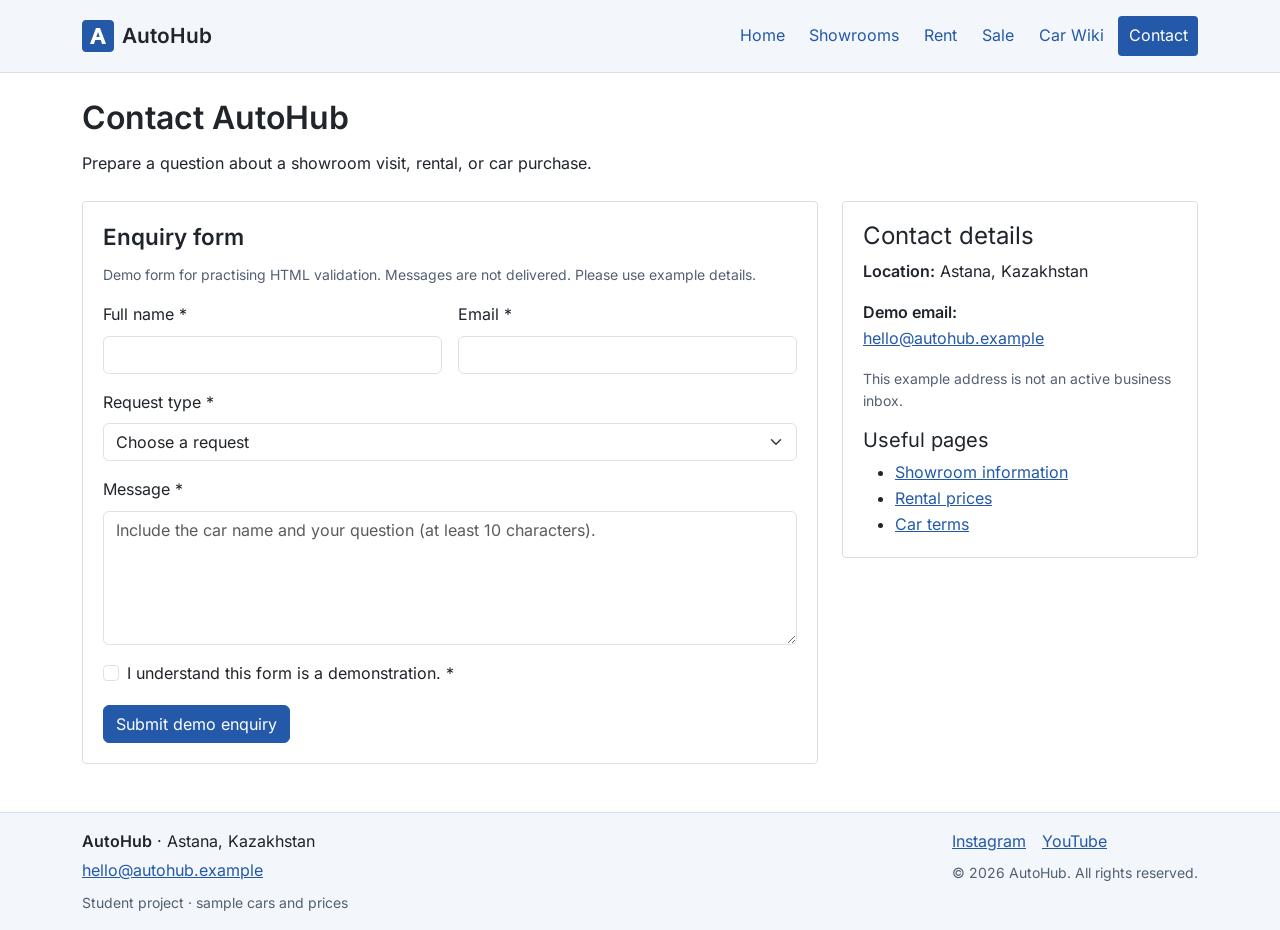
==== contact.html @ 66922795 "Add AutoHub midterm project" ====
<!DOCTYPE html>
<html lang="en">
<head>
    <meta charset="UTF-8">
    <meta name="viewport" content="width=device-width, initial-scale=1.0">
    <meta name="description" content="Complete the AutoHub demonstration enquiry form.">
    <title>Contact | AutoHub</title>
   <link rel="icon" href="assets/images/logo.png" type="image/png">
    <link rel="stylesheet" href="css/bootstrap.min.css">
    <link rel="stylesheet" href="css/style.css">
</head>
<body>
    <a href="#main-content" class="skip-link">Skip to content</a>

    <header class="site-header">
        <div class="container header-inner">
            <a href="index.html" class="brand" aria-label="AutoHub home">
                <img src="assets/images/logo.png" alt="AutoHub logo" width="32" height="32">
                <span>AutoHub</span>
            </a>

            <nav aria-label="Main navigation">
                <ul class="nav-list">
                    <li><a href="index.html">Home</a></li>
                    <li><a href="showrooms.html">Showrooms</a></li>
                    <li><a href="rent.html">Rent</a></li>
                    <li><a href="sale.html">Sale</a></li>
                    <li><a href="wiki.html">Car Wiki</a></li>
                    <li>
                        <a href="contact.html" class="active" aria-current="page">
                            Contact
                        </a>
                    </li>
                </ul>
            </nav>
        </div>
    </header>

    <main id="main-content" class="container py-4" tabindex="-1">
        <section class="mb-4" aria-labelledby="contact-title">
            <h1 id="contact-title">Contact AutoHub</h1>
            <p>Prepare a question about a showroom visit, rental, or car purchase.</p>
        </section>

        <div class="row g-4">
            <section class="col-12 col-lg-8" aria-labelledby="form-title">
                <div class="simple-box">
                    <h2 id="form-title">Enquiry form</h2>
                    <p id="form-note" class="small">
                        Demo form for practising HTML validation.
                        Messages are not delivered. Please use example details.
                    </p>

                    <form
                        id="contact-form"
                        action="contact.html#contact-form"
                        method="get"
                        aria-describedby="form-note">

                        <div class="row g-3">
                            <div class="col-12 col-md-6">
                                <label for="full-name" class="form-label">
                                    Full name *
                                </label>
                                <input
                                    type="text"
                                    id="full-name"
                                    name="fullName"
                                    class="form-control"
                                    autocomplete="name"
                                    minlength="2"
                                    maxlength="80"
                                    required>
                            </div>

                            <div class="col-12 col-md-6">
                                <label for="email" class="form-label">Email *</label>
                                <input
                                    type="email"
                                    id="email"
                                    name="email"
                                    class="form-control"
                                    autocomplete="email"
                                    maxlength="120"
                                    required>
                            </div>

                            <div class="col-12">
                                <label for="request" class="form-label">
                                    Request type *
                                </label>
                                <select
                                    id="request"
                                    name="request"
                                    class="form-select"
                                    required>
                                    <option value="">Choose a request</option>
                                    <option value="visit">Showroom visit</option>
                                    <option value="rental">Car rental</option>
                                    <option value="purchase">Car purchase</option>
                                    <option value="general">General question</option>
                                </select>
                            </div>

                            <div class="col-12">
                                <label for="message" class="form-label">Message *</label>
                                <textarea
                                    id="message"
                                    name="message"
                                    class="form-control"
                                    rows="5"
                                    minlength="10"
                                    maxlength="1000"
                                    placeholder="Include the car name and your question (at least 10 characters)."
                                    required></textarea>
                            </div>

                            <div class="col-12">
                                <div class="form-check">
                                    <input
                                        type="checkbox"
                                        id="demo-consent"
                                        name="demoConsent"
                                        class="form-check-input"
                                        required>
                                    <label for="demo-consent" class="form-check-label">
                                        I understand this form is a demonstration. *
                                    </label>
                                </div>
                            </div>

                            <div class="col-12">
                                <button type="submit" class="btn btn-primary">
                                    Submit demo enquiry
                                </button>
                            </div>
                        </div>
                    </form>
                </div>
            </section>

            <aside class="col-12 col-lg-4" aria-labelledby="details-title">
                <div class="simple-box">
                    <h2 id="details-title" class="h4">Contact details</h2>
                    <p><strong>Location:</strong> Astana, Kazakhstan</p>
                    <p>
                        <strong>Demo email:</strong><br>
                        <a href="mailto:hello@autohub.example">
                            hello@autohub.example
                        </a>
                    </p>
                    <p class="small">
                        This example address is not an active business inbox.
                    </p>

                    <h3 class="h5">Useful pages</h3>
                    <ul class="mb-0">
                        <li><a href="showrooms.html">Showroom information</a></li>
                        <li><a href="rent.html">Rental prices</a></li>
                        <li><a href="wiki.html">Car terms</a></li>
                    </ul>
                </div>
            </aside>
        </div>
    </main>

    <footer class="site-footer mt-4">
        <div class="container footer-inner py-3 text-start">
            <div>
                <p class="mb-1">
                    <strong>AutoHub</strong> · Astana, Kazakhstan
                </p>
                <a href="mailto:hello@autohub.example">hello@autohub.example</a>
                <p class="small mt-2 mb-0">
                    Student project · sample cars and prices
                </p>
            </div>

            <div>
                <nav class="social-links" aria-label="Social links">
                    <a href="https://www.instagram.com/"
                       target="_blank"
                       rel="noopener noreferrer">Instagram</a>
                    <a href="https://www.youtube.com/"
                       target="_blank"
                       rel="noopener noreferrer">YouTube</a>
                </nav>
                <p class="small mt-2 mb-0">
                    &copy; 2026 AutoHub. All rights reserved.
                </p>
            </div>
        </div>
    </footer>
</body>
</html>
---- css/style.css ----
@font-face {
    font-family: "Inter";
    src: url("../assets/fonts/inter-0.ttf") format("truetype");
    font-weight: 400;
    font-style: normal;
    font-display: swap;
}

@font-face {
    font-family: "Inter";
    src: url("../assets/fonts/inter-1.ttf") format("truetype");
    font-weight: 600;
    font-style: normal;
    font-display: swap;
}

:root {
    --primary-color: #2459a9;
    --text-color: #20252c;
    --muted-color: #526071;
    --light-color: #f3f6fa;
    --border-color: #d7dee7;
    --body-font-size: 1rem;
}

* {
    box-sizing: border-box;
}

body {
    margin: 0;
    display: flex;
    flex-direction: column;
    min-height: 100vh;
    font-family: "Inter", Arial, sans-serif;
    font-size: var(--body-font-size);
    line-height: 1.6;
    color: var(--text-color);
    background-color: #fff;
}

main {
    flex: 1;
}

h1,
h2,
h3 {
    font-weight: 600;
    line-height: 1.3;
}

h1 {
    font-size: 1.8rem;
    margin-bottom: 0.8rem;
}

h2 {
    font-size: 1.4rem;
    margin-bottom: 0.8rem;
}

a {
    color: var(--primary-color);
    overflow-wrap: anywhere;
}

a:hover {
    color: #163e7b;
    text-decoration: underline;
}

a:focus,
button:focus,
input:focus,
select:focus,
textarea:focus {
    outline: 3px solid #a35400;
    outline-offset: 3px;
}

.site-header {
    border-bottom: 1px solid var(--border-color);
    background-color: var(--light-color);
}

/* Flexbox in the header */
.header-inner {
    display: flex;
    flex-direction: column;
    align-items: flex-start;
    gap: 0.8rem;
    padding-top: 1rem;
    padding-bottom: 1rem;
}

.brand {
    display: flex;
    align-items: center;
    gap: 0.5rem;
    font-size: 1.3rem;
    font-weight: 600;
    color: var(--text-color);
    text-decoration: none;
}

.nav-list {
    display: flex;
    flex-wrap: wrap;
    gap: 0.25rem;
    list-style: none;
    padding: 0;
    margin: 0;
}

.nav-list a {
    display: block;
    padding: 0.45rem 0.65rem;
    border-radius: 4px;
    text-decoration: none;
}

.nav-list a:hover,
.nav-list a:focus {
    background-color: #e1e9f4;
}

.nav-list a.active {
    color: #fff;
    background-color: var(--primary-color);
}

.intro,
.simple-box {
    padding: 1rem;
    border: 1px solid var(--border-color);
    border-radius: 4px;
}

.intro {
    background-color: var(--light-color);
}

/* CSS Grid */
.service-grid,
.wiki-grid {
    display: grid;
    grid-template-columns: 1fr;
    gap: 1rem;
}

.simple-box p:last-child {
    margin-bottom: 0;
}

.car-card {
    border-color: var(--border-color);
    border-radius: 4px;
    overflow: hidden;
}

/* Relative and absolute positioning */
.car-image-wrap {
    position: relative;
}

.car-image {
    width: 100%;
    height: 190px;
    object-fit: cover;
}

.car-label {
    position: absolute;
    top: 0.6rem;
    left: 0.6rem;
    padding: 0.2rem 0.5rem;
    background-color: #fff;
    color: var(--text-color);
    border: 1px solid var(--border-color);
    border-radius: 3px;
    font-size: 0.875rem;
}

.car-details {
    padding-left: 1.2rem;
    color: var(--muted-color);
}

.price {
    font-weight: 600;
}

/* nth-child pseudo-class */
.comparison-table tbody tr:nth-child(even) > * {
    background-color: var(--light-color);
}

.comparison-table {
    min-width: 520px;
}

.btn-primary {
    --bs-btn-bg: var(--primary-color);
    --bs-btn-border-color: var(--primary-color);
    --bs-btn-hover-bg: #163e7b;
    --bs-btn-hover-border-color: #163e7b;
}

.btn-outline-primary {
    --bs-btn-color: var(--primary-color);
    --bs-btn-border-color: var(--primary-color);
    --bs-btn-hover-bg: var(--primary-color);
    --bs-btn-hover-border-color: var(--primary-color);
}

.btn:hover {
    text-decoration: none;
}

#contact-form {
    scroll-margin-top: 1rem;
}

.site-footer {
    border-top: 1px solid var(--border-color);
    background-color: var(--light-color);
}

.footer-inner {
    display: flex;
    flex-direction: column;
    gap: 1rem;
}

.social-links {
    display: flex;
    flex-wrap: wrap;
    gap: 1rem;
}

.small {
    font-size: 0.875rem;
    color: var(--muted-color);
}

.skip-link {
    position: absolute;
    top: -100px;
    left: 0.75rem;
    z-index: 10;
    padding: 0.5rem;
    background-color: #fff;
}

.skip-link:focus {
    top: 0.5rem;
}

/* Larger mobile screens */
@media (min-width: 576px) {
    h1 {
        font-size: 1.9rem;
    }

    .intro,
    .simple-box {
        padding: 1.1rem;
    }
}

/* Tablets */
@media (min-width: 768px) {
    h1 {
        font-size: 2rem;
    }

    .intro,
    .simple-box {
        padding: 1.25rem;
    }

    .service-grid,
    .wiki-grid {
        grid-template-columns: repeat(2, 1fr);
    }

    .footer-inner {
        flex-direction: row;
        justify-content: space-between;
        align-items: flex-start;
    }
}

/* Desktops */
@media (min-width: 992px) {
    .header-inner {
        flex-direction: row;
        justify-content: space-between;
        align-items: center;
    }

    .service-grid {
        grid-template-columns: repeat(4, 1fr);
    }

    .three-columns,
    .wiki-grid {
        grid-template-columns: repeat(3, 1fr);
    }
}
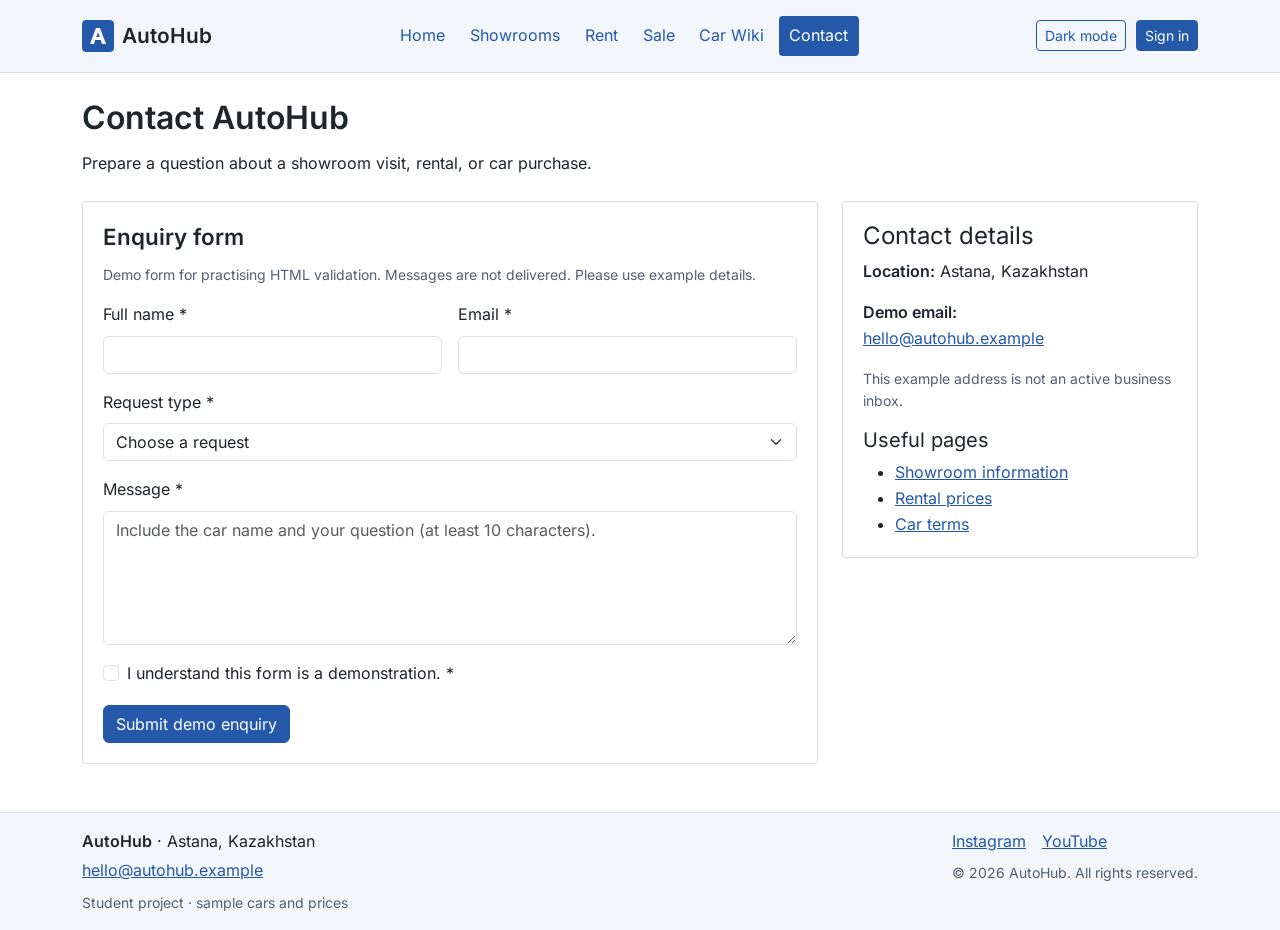
==== commit 470632b9: "Add files via upload" ====
--- a/contact.html
+++ b/contact.html
@@ -8,6 +8,7 @@
    <link rel="icon" href="assets/images/logo.png" type="image/png">
     <link rel="stylesheet" href="css/bootstrap.min.css">
     <link rel="stylesheet" href="css/style.css">
+<script>try{document.documentElement.setAttribute('data-bs-theme',localStorage.getItem('autohubTheme')==='dark'?'dark':'light')}catch(e){}</script>
 </head>
 <body>
     <a href="#main-content" class="skip-link">Skip to content</a>
@@ -33,6 +34,11 @@
                     </li>
                 </ul>
             </nav>
+
+            <div class="header-actions">
+                <button type="button" id="theme-toggle" class="btn btn-outline-primary btn-sm" aria-pressed="false">Dark mode</button>
+                <div id="auth-area"></div>
+            </div>
         </div>
     </header>
 
@@ -172,7 +178,7 @@
                 </p>
                 <a href="mailto:hello@autohub.example">hello@autohub.example</a>
                 <p class="small mt-2 mb-0">
-                    Student project · sample cars and prices
+                    Student project · sample cars and prices<br>
                 </p>
             </div>
 
@@ -191,5 +197,7 @@
             </div>
         </div>
     </footer>
+    <script src="https://code.jquery.com/jquery-3.7.1.min.js"></script>
+    <script src="js/script.js"></script>
 </body>
 </html>
--- a/css/style.css
+++ b/css/style.css
@@ -84,7 +84,6 @@
     background-color: var(--light-color);
 }
 
-/* Flexbox in the header */
 .header-inner {
     display: flex;
     flex-direction: column;
@@ -141,7 +140,6 @@
     background-color: var(--light-color);
 }
 
-/* CSS Grid */
 .service-grid,
 .wiki-grid {
     display: grid;
@@ -159,7 +157,6 @@
     overflow: hidden;
 }
 
-/* Relative and absolute positioning */
 .car-image-wrap {
     position: relative;
 }
@@ -191,7 +188,6 @@
     font-weight: 600;
 }
 
-/* nth-child pseudo-class */
 .comparison-table tbody tr:nth-child(even) > * {
     background-color: var(--light-color);
 }
@@ -257,7 +253,6 @@
     top: 0.5rem;
 }
 
-/* Larger mobile screens */
 @media (min-width: 576px) {
     h1 {
         font-size: 1.9rem;
@@ -269,7 +264,6 @@
     }
 }
 
-/* Tablets */
 @media (min-width: 768px) {
     h1 {
         font-size: 2rem;
@@ -292,7 +286,6 @@
     }
 }
 
-/* Desktops */
 @media (min-width: 992px) {
     .header-inner {
         flex-direction: row;
@@ -308,4 +301,129 @@
     .wiki-grid {
         grid-template-columns: repeat(3, 1fr);
     }
-}+}
+
+/* ===== Final project additions ===== */
+.header-actions,
+#auth-area {
+    display: flex;
+    align-items: center;
+    flex-wrap: wrap;
+    gap: 0.6rem;
+}
+
+.auth-hello {
+    font-weight: 600;
+}
+
+.faq-item {
+    margin-bottom: 0.6rem;
+    border: 1px solid var(--border-color);
+    border-radius: 4px;
+    overflow: hidden;
+}
+
+.faq-question {
+    display: flex;
+    justify-content: space-between;
+    align-items: center;
+    gap: 1rem;
+    width: 100%;
+    padding: 0.85rem 1rem;
+    border: 0;
+    background-color: var(--light-color);
+    color: var(--text-color);
+    font-weight: 600;
+    text-align: left;
+}
+
+.faq-icon {
+    font-size: 1.4rem;
+    line-height: 1;
+}
+
+.faq-answer {
+    display: none;
+    padding: 0.2rem 1rem 1rem;
+}
+
+.chip-list {
+    display: flex;
+    flex-wrap: wrap;
+    gap: 0.5rem;
+}
+
+.chip {
+    padding: 0.3rem 0.75rem;
+    border: 1px solid var(--border-color);
+    border-radius: 999px;
+    background-color: var(--light-color);
+    color: var(--text-color);
+    font-size: 0.9rem;
+}
+
+.chip:hover,
+.chip.selected {
+    border-color: var(--primary-color);
+    background-color: var(--primary-color);
+    color: #fff;
+}
+
+.model-list {
+    columns: 2 12rem;
+    padding-left: 1.2rem;
+    margin-bottom: 0;
+}
+
+.api-status {
+    margin: 0.8rem 0;
+    min-height: 1.5rem;
+}
+
+.api-status.error { color: #b42318; }
+.api-status.ok { color: #1a7f37; }
+
+/* ===== Dark theme (Bootstrap 5.3 data-bs-theme + our variables) ===== */
+[data-bs-theme="dark"] {
+    --text-color: #e6e9ee;
+    --muted-color: #a9b4c2;
+    --light-color: #1d232c;
+    --border-color: #323b48;
+}
+
+[data-bs-theme="dark"] body {
+    background-color: #14181f;
+}
+
+[data-bs-theme="dark"] .nav-list a {
+    color: var(--text-color);
+}
+
+[data-bs-theme="dark"] .nav-list a:hover,
+[data-bs-theme="dark"] .nav-list a:focus {
+    background-color: #2a3442;
+}
+
+[data-bs-theme="dark"] .nav-list a.active {
+    color: #fff;
+}
+
+[data-bs-theme="dark"] main a:not(.btn),
+[data-bs-theme="dark"] .site-footer a {
+    color: #8ab4f8;
+}
+
+[data-bs-theme="dark"] .btn-outline-primary {
+    --bs-btn-color: #8ab4f8;
+    --bs-btn-border-color: #8ab4f8;
+    --bs-btn-hover-color: #fff;
+}
+
+[data-bs-theme="dark"] .car-label,
+[data-bs-theme="dark"] .skip-link {
+    background-color: var(--light-color);
+    color: var(--text-color);
+}
+
+[data-bs-theme="dark"] .api-status.error { color: #ff8a80; }
+[data-bs-theme="dark"] .api-status.ok { color: #6fcf97; }
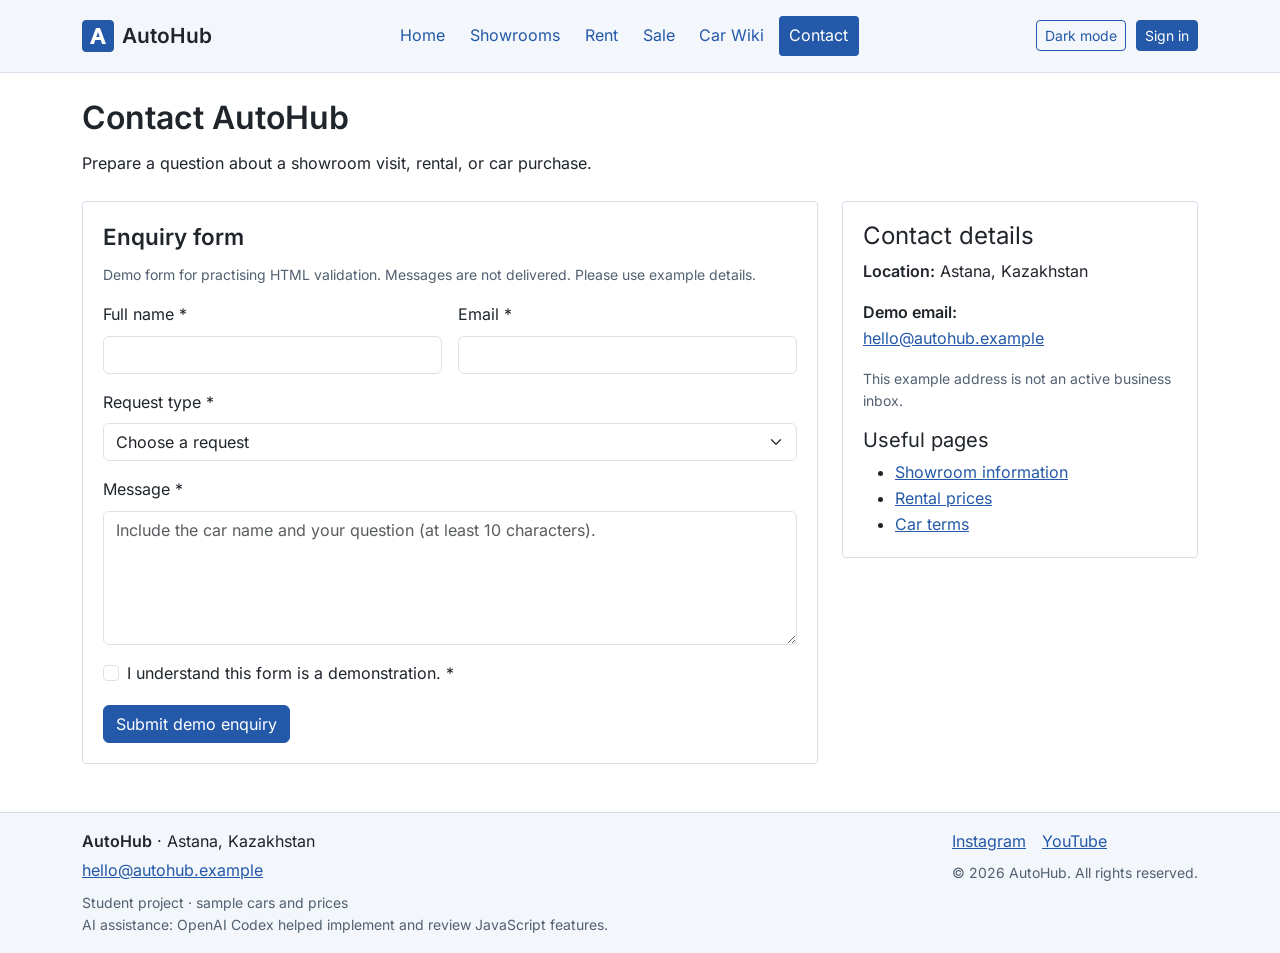
==== commit f9a54e00: "Add endterm and final project features" ====
--- a/contact.html
+++ b/contact.html
@@ -178,7 +178,7 @@
                 </p>
                 <a href="mailto:hello@autohub.example">hello@autohub.example</a>
                 <p class="small mt-2 mb-0">
-                    Student project · sample cars and prices<br>
+                    Student project · sample cars and prices<br>AI assistance: OpenAI Codex helped implement and review JavaScript features.
                 </p>
             </div>
 
@@ -197,7 +197,7 @@
             </div>
         </div>
     </footer>
-    <script src="https://code.jquery.com/jquery-3.7.1.min.js"></script>
+    <script src="js/vendor/jquery-3.7.1.min.js"></script>
     <script src="js/script.js"></script>
 </body>
 </html>
--- a/css/style.css
+++ b/css/style.css
@@ -302,8 +302,6 @@
         grid-template-columns: repeat(3, 1fr);
     }
 }
-
-/* ===== Final project additions ===== */
 .header-actions,
 #auth-area {
     display: flex;
@@ -383,7 +381,6 @@
 .api-status.error { color: #b42318; }
 .api-status.ok { color: #1a7f37; }
 
-/* ===== Dark theme (Bootstrap 5.3 data-bs-theme + our variables) ===== */
 [data-bs-theme="dark"] {
     --text-color: #e6e9ee;
     --muted-color: #a9b4c2;
@@ -427,3 +424,44 @@
 
 [data-bs-theme="dark"] .api-status.error { color: #ff8a80; }
 [data-bs-theme="dark"] .api-status.ok { color: #6fcf97; }
+
+[hidden] { display: none !important; }
+.chip[aria-pressed="true"] { 
+    background: var(--bs-primary); 
+    color: white;
+}
+.gallery-trigger { 
+    border: 0; 
+    padding: 0; 
+    width: 100%; 
+    background: transparent; 
+    cursor: zoom-in; 
+}
+.gallery-trigger:focus-visible { 
+    outline: 3px solid var(--bs-primary); 
+    outline-offset: 3px; 
+}
+.gallery-dialog { 
+    width: min(900px, 94vw);
+     max-height: 92vh; 
+     overflow: auto;
+      padding: 1rem;
+       border: 1px solid var(--bs-border-color); 
+       border-radius: 12px; 
+       background: var(--bs-body-bg); color:
+        var(--bs-body-color); 
+    }
+.gallery-dialog::backdrop { 
+    background: rgb(0 0 0 / 80%); 
+}
+.gallery-dialog img { 
+    display: block; 
+    max-width: 100%; 
+    max-height: 65vh; 
+    margin: 1rem auto; 
+    object-fit: contain; 
+}
+#password-meter { 
+    width: 100%; 
+    margin-top: .75rem; 
+}
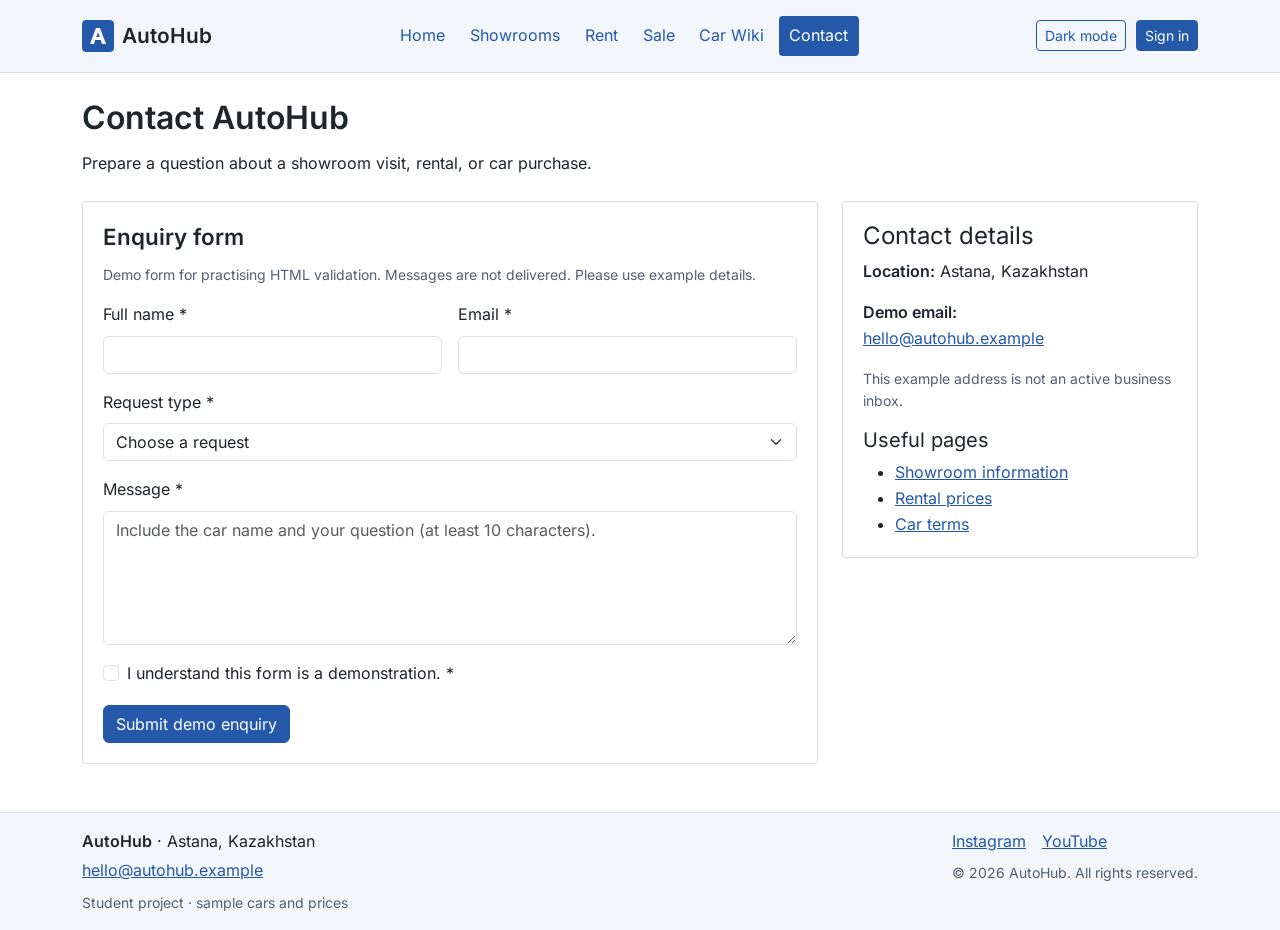
==== commit 693dd58f: "Update HTML pages and simplify JavaScript" ====
--- a/contact.html
+++ b/contact.html
@@ -178,7 +178,7 @@
                 </p>
                 <a href="mailto:hello@autohub.example">hello@autohub.example</a>
                 <p class="small mt-2 mb-0">
-                    Student project · sample cars and prices<br>AI assistance: OpenAI Codex helped implement and review JavaScript features.
+                    Student project · sample cars and prices
                 </p>
             </div>
 
